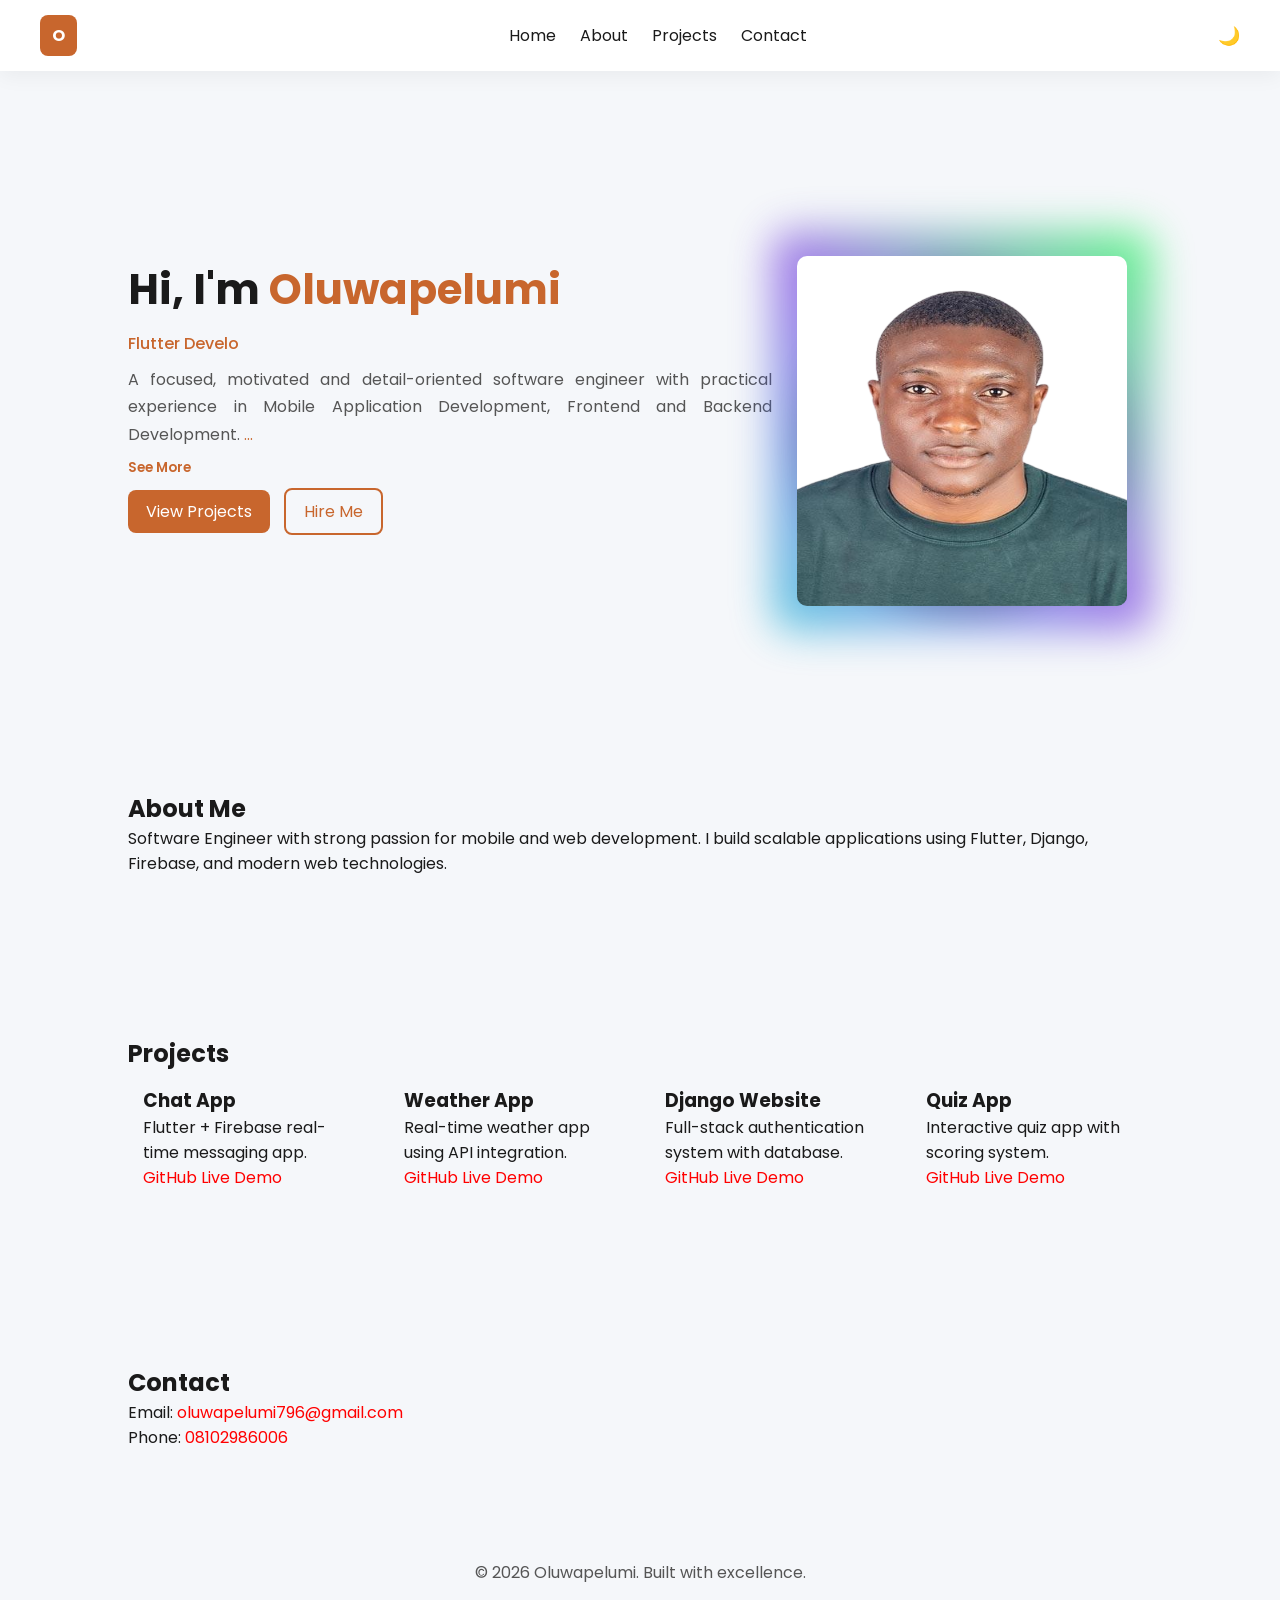
==== index.html @ 1ddc01f3 "first commit" ====
<!DOCTYPE html>
<html lang="en">
<head>
<meta charset="UTF-8">
<meta name="viewport" content="width=device-width, initial-scale=1.0">

<title>Oluwapelumi | Software Developer</title>

<link href="https://fonts.googleapis.com/css2?family=Poppins:wght@300;400;500;600;700&display=swap" rel="stylesheet">
<link rel="stylesheet" href="https://cdnjs.cloudflare.com/ajax/libs/font-awesome/6.4.0/css/all.min.css">
<link rel="stylesheet" href="/css/style.css">
</head>

<body>

<!-- PROGRESS BAR -->
<div id="progressBar"></div>

<!-- NAV -->
<header class="navbar">
  <div class="logo">O</div>

  <nav>
    <a href="#home">Home</a>
    <a href="about_me.html">About</a>
    <a href="#projects">Projects</a>
    <a href="#contact">Contact</a>
  </nav>

  <button id="themeToggle" class="theme-toggle">🌙</button>
</header>

<!-- HERO -->
<section id="home" class="hero reveal">

  <div class="hero-text">
    <h1>Hi, I'm <span>Oluwapelumi</span></h1>

    <p class="typing"><span id="typedText"></span></p>

    <p class="bio">
      A focused, motivated and detail-oriented software engineer with practical experience in Mobile Application Development, Frontend and Backend Development.

      <span id="dots">...</span>

      <span id="moreText" class="more-text">
        Proficient in Flutter, Dart, Python, Firebase, Django, FastAPI, JavaScript, HTML and CSS. Experienced in building responsive web applications and cross-platform mobile apps. Passionate about solving real-world problems and building impactful software.
      </span>
    </p>

    <button id="toggleBio" class="bio-toggle">See More</button>

    <div class="buttons">
      <a href="#projects" class="btn primary">View Projects</a>
      <a href="mailto:oluwapelumi796@gmail.com" class="btn secondary">Hire Me</a>
    </div>
  </div>

  <!-- PREMIUM AVATAR -->
  <div class="hero-img">
    <div class="avatar-card">
      <div class="avatar-glow"></div>
      <div class="avatar">
        <img src="/images/Babalola Oluwapelumi.png" alt="">
      </div>
    </div>
  </div>

</section>

<!-- ABOUT -->
<section id="about" class="section reveal">
  <h2>About Me</h2>
  <p>
    Software Engineer with strong passion for mobile and web development.
    I build scalable applications using Flutter, Django, Firebase, and modern web technologies.
  </p>
</section>

<!-- PROJECTS -->
<section id="projects" class="section reveal">

<h2>Projects</h2>

<div class="grid">

  <div class="card">
    <h3>Chat App</h3>
    <p>Flutter + Firebase real-time messaging app.</p>
    <div class="links">
      <a href="#">GitHub</a>
      <a href="#">Live Demo</a>
    </div>
  </div>

  <div class="card">
    <h3>Weather App</h3>
    <p>Real-time weather app using API integration.</p>
    <div class="links">
      <a href="#">GitHub</a>
      <a href="#">Live Demo</a>
    </div>
  </div>

  <div class="card">
    <h3>Django Website</h3>
    <p>Full-stack authentication system with database.</p>
    <div class="links">
      <a href="#">GitHub</a>
      <a href="#">Live Demo</a>
    </div>
  </div>

  <div class="card">
    <h3>Quiz App</h3>
    <p>Interactive quiz app with scoring system.</p>
    <div class="links">
      <a href="#">GitHub</a>
      <a href="#">Live Demo</a>
    </div>
  </div>

</div>

</section>

<!-- CONTACT -->
<section id="contact" class="section reveal">

<h2>Contact</h2>

<p>Email: <a href="mailto:oluwapelumi796@gmail.com">oluwapelumi796@gmail.com</a></p>
<p>Phone: <a href="#">08102986006</a> </p>

</section>

<footer>
  <p>© 2026 Oluwapelumi. Built with excellence.</p>
</footer>

<script src="/js/script.js"></script>
</body>
</html>
---- css/style.css ----
:root{
  --primary:#c8662d;
  --bg:#f5f7fa;
  --card:#fff;
  --text:#1a1a1a;
  --light:#555;
}

/* DARK MODE */
body.dark{
  --bg:#0f172a;
  --card:#1e293b;
  --text:#e5e7eb;
  --light:#cbd5e1;
}

*{
  margin:0;
  padding:0;
  box-sizing:border-box;
  font-family:Poppins,sans-serif;
}

html,
body{
    background: var(--bg);
    color: var(--text);
    min-height:100vh;
    overflow-x: hidden;
}

body{
  background:var(--bg);
  color:var(--text);
  transition:0.3s;
    width: 100%;
}

/* PROGRESS BAR */
#progressBar{
  position:fixed;
  top:0;
  left:0;
  height:4px;
  width:0%;
  background:var(--primary);
  z-index:9999;
}

/* NAV */
.navbar{
  position:sticky;
  top:0;
  display:flex;
  justify-content:space-between;
  align-items:center;
  padding:15px 40px;
  background:var(--card);
  box-shadow:0 5px 20px rgba(0,0,0,0.05);
  color: var(--text);
  transition: .3s;
}

.logo{
  background:var(--primary);
  color:#fff;
  padding:8px 12px;
  border-radius:8px;
  font-weight:700;
}

nav a{
  margin-left:20px;
  text-decoration:none;
  color:var(--text);
}

.theme-toggle{
  border:none;
  background:transparent;
  font-size:18px;
  cursor:pointer;
}

/* HERO */
.hero{
  display:flex;
  justify-content:space-between;
  align-items:center;
  padding:80px 10%;
}

.hero h1{
  font-size:42px;
}

.hero span{
  color:var(--primary);
}

.typing{
  color:var(--primary);
  font-weight:500;
  margin:10px 0;
}

.bio{
  margin-top:10px;
  line-height:1.7;
  color:var(--light);
  width: 80%;
  text-align: justify;
}

.more-text{
  display:none;
}

.bio-toggle{
  margin-top:10px;
  border:none;
  background:none;
  color:var(--primary);
  cursor:pointer;
  font-weight:600;
}

/* BUTTONS */
.buttons{
  margin-top:20px;
}

.btn{
  padding:10px 18px;
  border-radius:8px;
  text-decoration:none;
  margin-right:10px;
}

.primary{
  background:var(--primary);
  color:#fff;
}

.secondary{
  border:2px solid var(--primary);
  color:var(--primary);
}

/* SECTIONS */
.section{
  padding:80px 10%;
}

/* PROJECTS */
.grid{
  display:grid;
  grid-template-columns:repeat(auto-fit,minmax(220px,1fr));
  gap:20px;
}

.card{
  background:var(--card);
  padding:15px;
  border-radius:12px;
  transition:0.3s;
}

.card:hover{
  transform:translateY(-8px);
}

/* AVATAR (ELITE UPGRADE) */
.hero-img{
  display:flex;
  justify-content:center;
  align-items:center;
}

.avatar-card{
  position:relative;
  width:380px;
  height:400px;
  display:flex;
  justify-content:center;
  align-items:center;
}

.hero-img .avatar-card .avatar img{
  width:330px;
  height:350px;
  border-radius:10px;
  background:var(--card);
  display:flex;
  justify-content:center;
  align-items:center;
}

.avatar-glow{
  position:absolute;
  width:100%;
  height:100%;
  background:linear-gradient(45deg,#04b0d3,#6e2ede,#00ff40);
  border-radius:5%;
  filter:blur(20px);
  opacity:0.6;
  animation:floatGlow 4s ease-in-out infinite;
}

.avatar{
  width:330px;
  height:350px;
  border-radius:50%;
  background:var(--card);
  display:flex;
  justify-content:center;
  align-items:center;
  font-size:60px;
  font-weight:700;
  color:var(--primary);
  z-index:2;
  box-shadow:0 10px 30px rgba(0,0,0,0.15);
}


.card,
.avatar,
.avatar img,
.section,
.hero{
    background: transparent;
    color: var(--text);
}

.section a{
  text-decoration: none;
  color: red;
}

@keyframes floatGlow{
  0%{transform:scale(1);}
  50%{transform:scale(1.08);}
  100%{transform:scale(1);}
}

/* FOOTER */
footer{
  text-align:center;
  padding:30px;
  color:var(--light);
}

/* REVEAL */
.reveal{
  opacity:0;
  transform:translateY(40px);
  transition:0.8s;
}

.reveal.active{
  opacity:1;
  transform:translateY(0);
}

/* RESPONSIVE */
@media(max-width:900px){
  .hero{
    flex-direction:column;
    text-align:center;
  }
}

.hero-img .avatar-card .avatar img{
  min-width: 200px;
  height:350px;
  border-radius:10px;
  background:var(--card);
  display:flex;
  justify-content:center;
  align-items:center;
}

@media(max-width:768px){

  .navbar{
    flex-direction:column;
    gap:15px;
    padding:15px;
  }

  nav{
    display:flex;
    flex-wrap:wrap;
    justify-content:center;
    gap:15px;
  }

  nav a{
    margin-left:0;
  }

}
.bio{
  
  width: 100%;
  
}

.hero-img .avatar-card .avatar img{
  min-width:50px;
  height:350px;
}

.hero-img{
  margin-top: 80px;
}
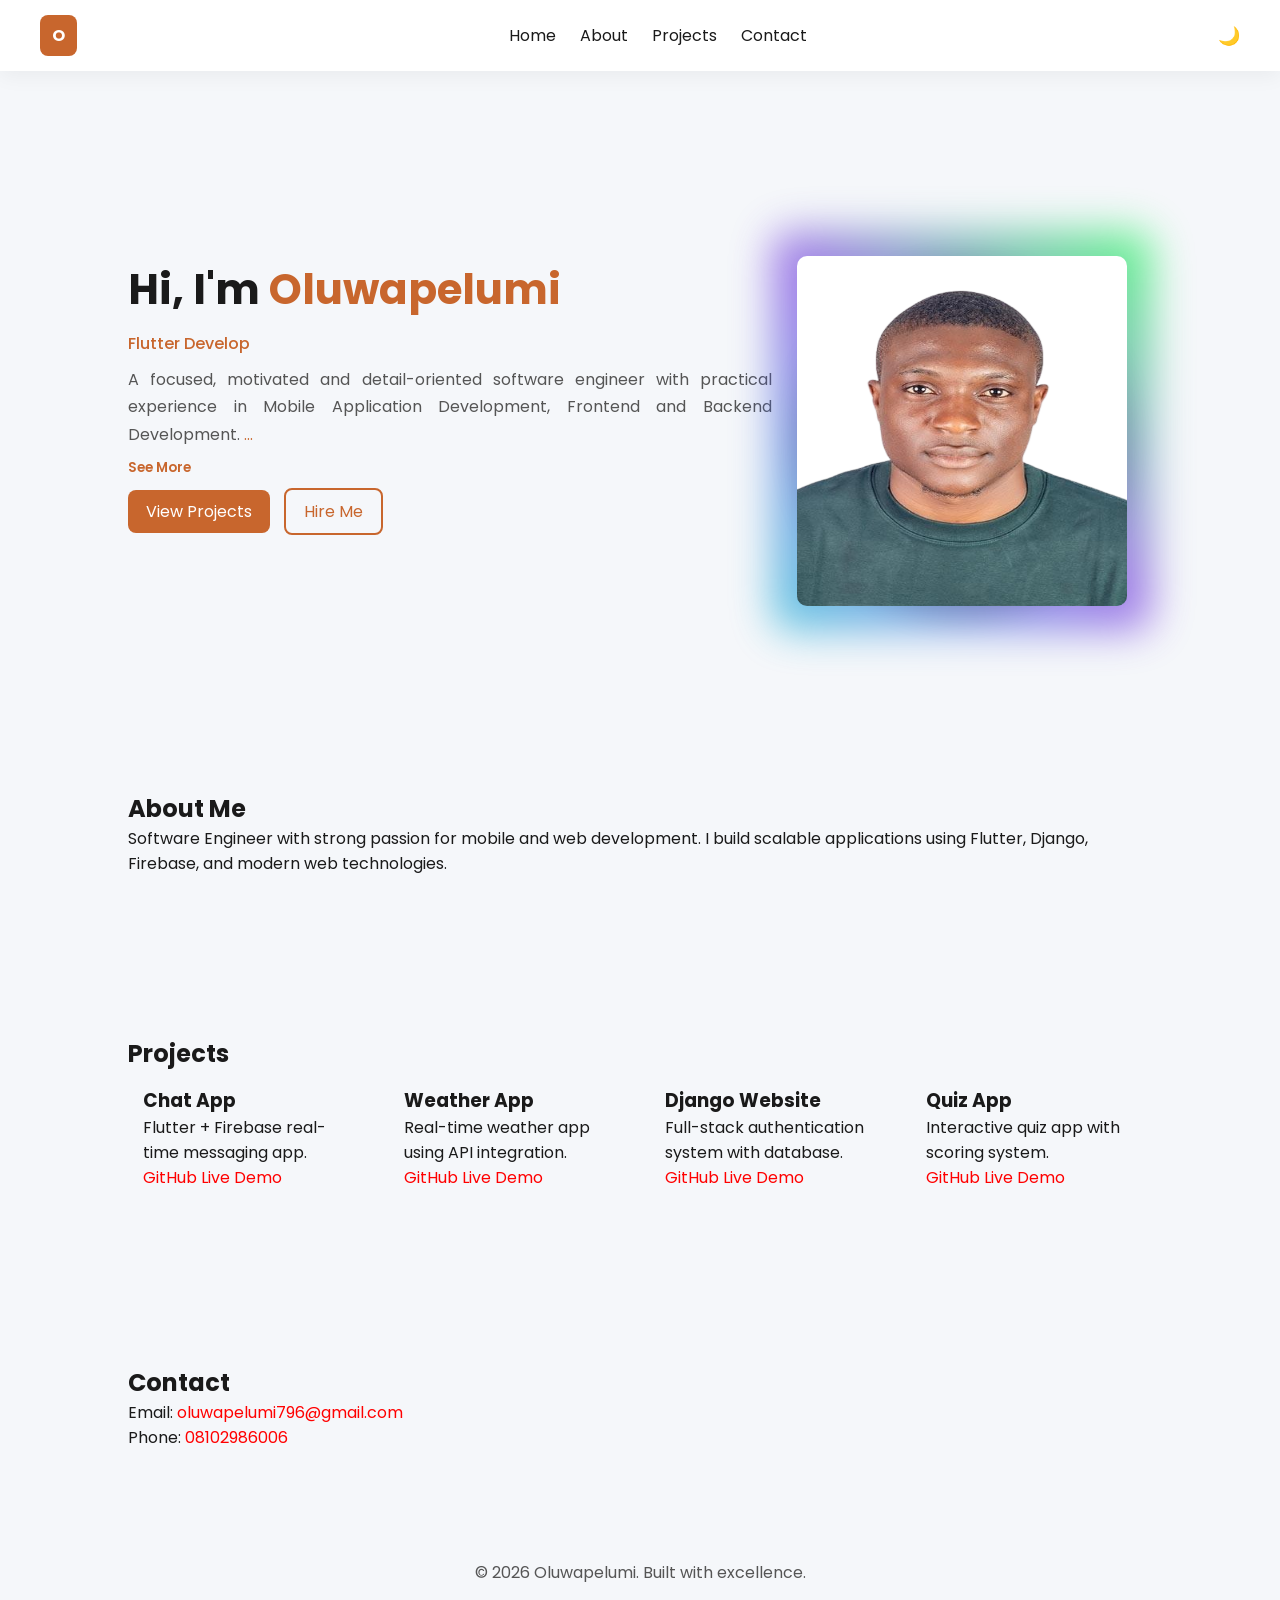
==== commit 7d68c83c: "correct" ====
--- a/index.html
+++ b/index.html
@@ -8,7 +8,7 @@
 
 <link href="https://fonts.googleapis.com/css2?family=Poppins:wght@300;400;500;600;700&display=swap" rel="stylesheet">
 <link rel="stylesheet" href="https://cdnjs.cloudflare.com/ajax/libs/font-awesome/6.4.0/css/all.min.css">
-<link rel="stylesheet" href="/css/style.css">
+<link rel="stylesheet" href="./css/style.css">
 </head>
 
 <body>
@@ -22,7 +22,7 @@
 
   <nav>
     <a href="#home">Home</a>
-    <a href="about_me.html">About</a>
+    <a href="./html/about_me.html">About</a>
     <a href="#projects">Projects</a>
     <a href="#contact">Contact</a>
   </nav>
@@ -61,7 +61,7 @@
     <div class="avatar-card">
       <div class="avatar-glow"></div>
       <div class="avatar">
-        <img src="/images/Babalola Oluwapelumi.png" alt="">
+        <img src="./images/Babalola Oluwapelumi.png" alt="">
       </div>
     </div>
   </div>
@@ -138,6 +138,6 @@
   <p>© 2026 Oluwapelumi. Built with excellence.</p>
 </footer>
 
-<script src="/js/script.js"></script>
+<script src="./js/script.js"></script>
 </body>
 </html>
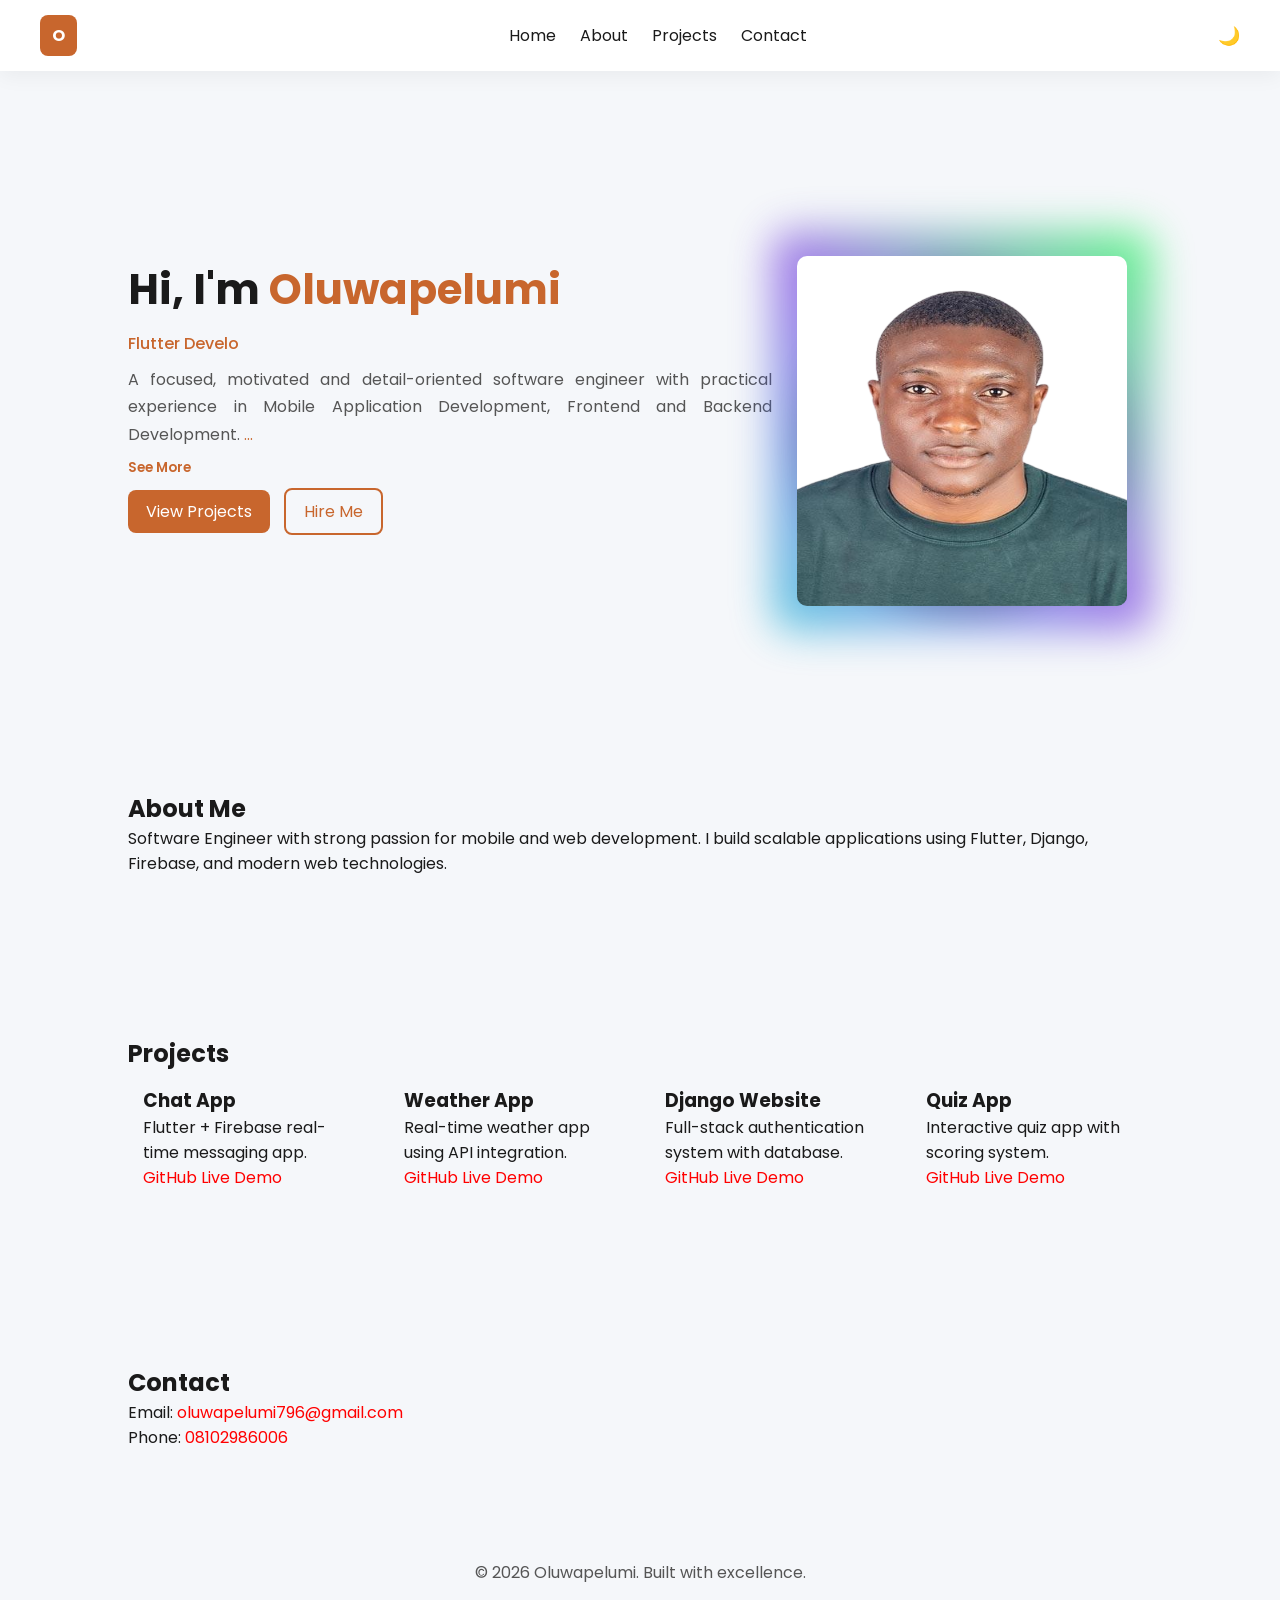
==== commit e14c799f: "pushing" ====
--- a/index.html
+++ b/index.html
@@ -61,7 +61,7 @@
     <div class="avatar-card">
       <div class="avatar-glow"></div>
       <div class="avatar">
-        <img src="./images/Babalola Oluwapelumi.png" alt="">
+        <img src="./images/profile.png" alt="">
       </div>
     </div>
   </div>
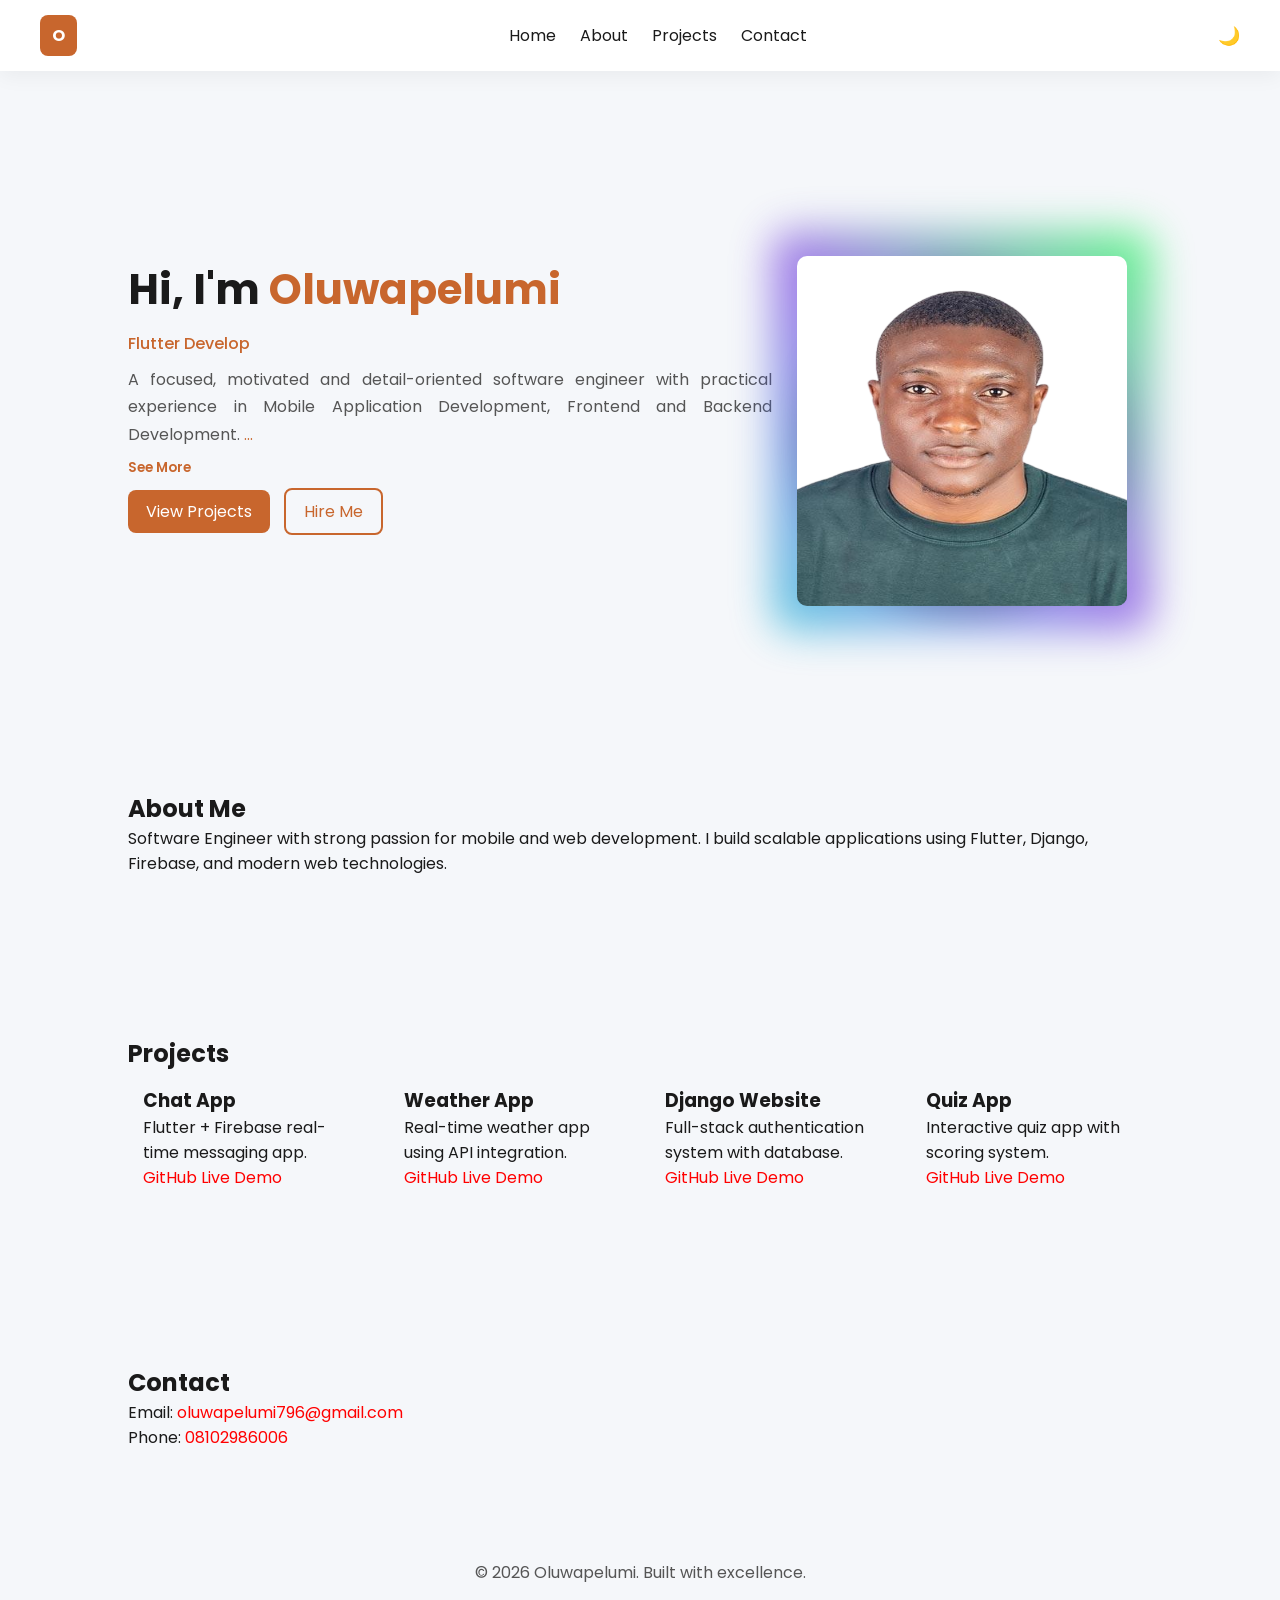
==== commit a82f33a2: "pushing" ====
--- a/index.html
+++ b/index.html
@@ -61,7 +61,7 @@
     <div class="avatar-card">
       <div class="avatar-glow"></div>
       <div class="avatar">
-        <img src="./images/profile.png" alt="">
+        <img src="images/profile.png" alt="">
       </div>
     </div>
   </div>
